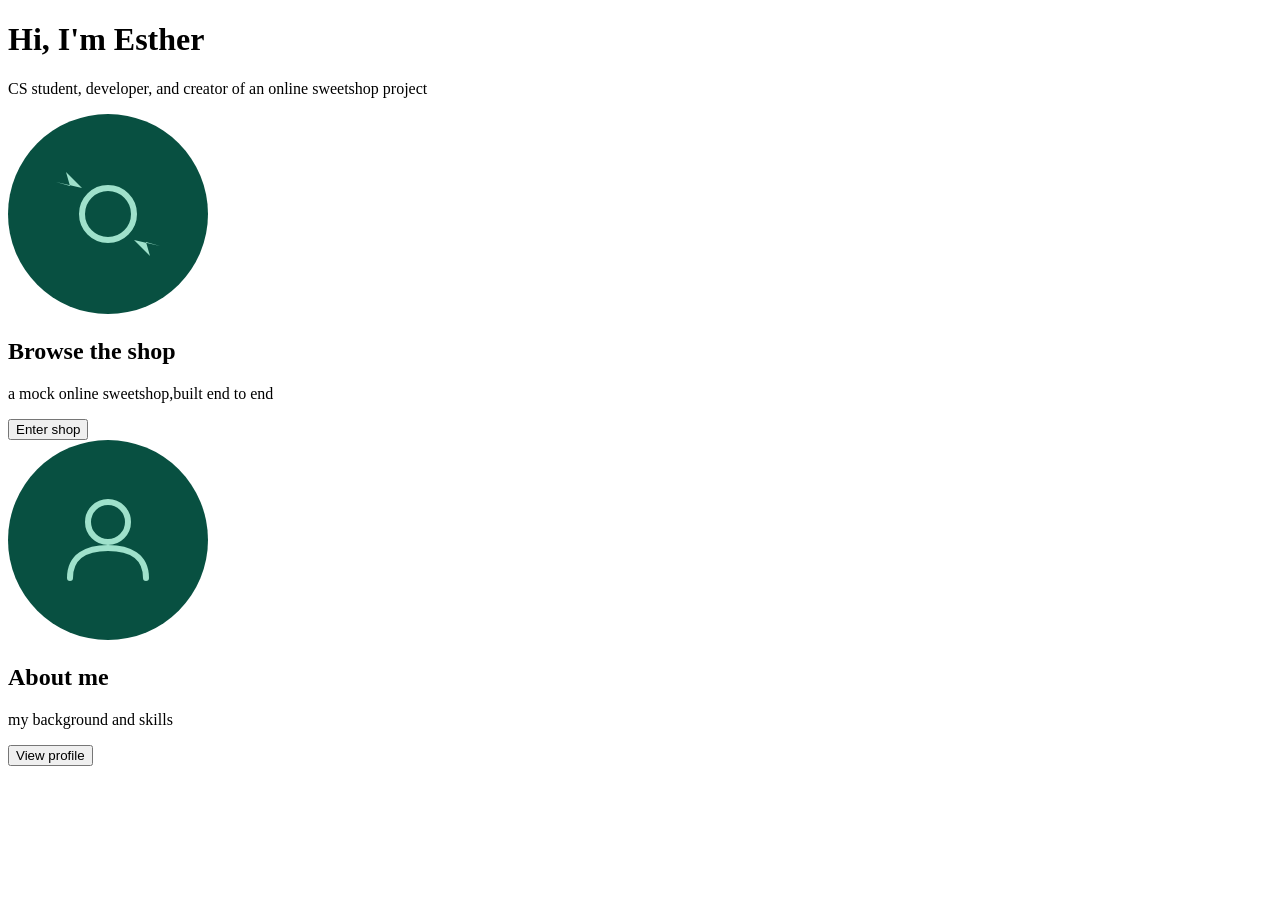
==== frontend/html/index.html @ 8db30d69 "Created the html for the homepage and installed some icon images" ====
<!DOCTYPE html>
<head></head>
<body>
  <h1>Hi, I'm Esther</h1>
  <p>CS student, developer, and creator of an online sweetshop project</p>
  <div class="homepage-boxes">
    <div class="homepage-box">
      <img src="../icons/sweet-icon.svg">
      <h2>Browse the shop</h2>
      <p>a mock online sweetshop,built end to end</p>
      <button class="enter-shop">Enter shop</button>
    </div>
     <div class="homepage-box">
      <img src="../icons/person-icon.svg">
      <h2>About me</h2>
      <p>my background and skills</p>
      <button class="view-profile">View profile</button>
    </div>
  </div>

</body>
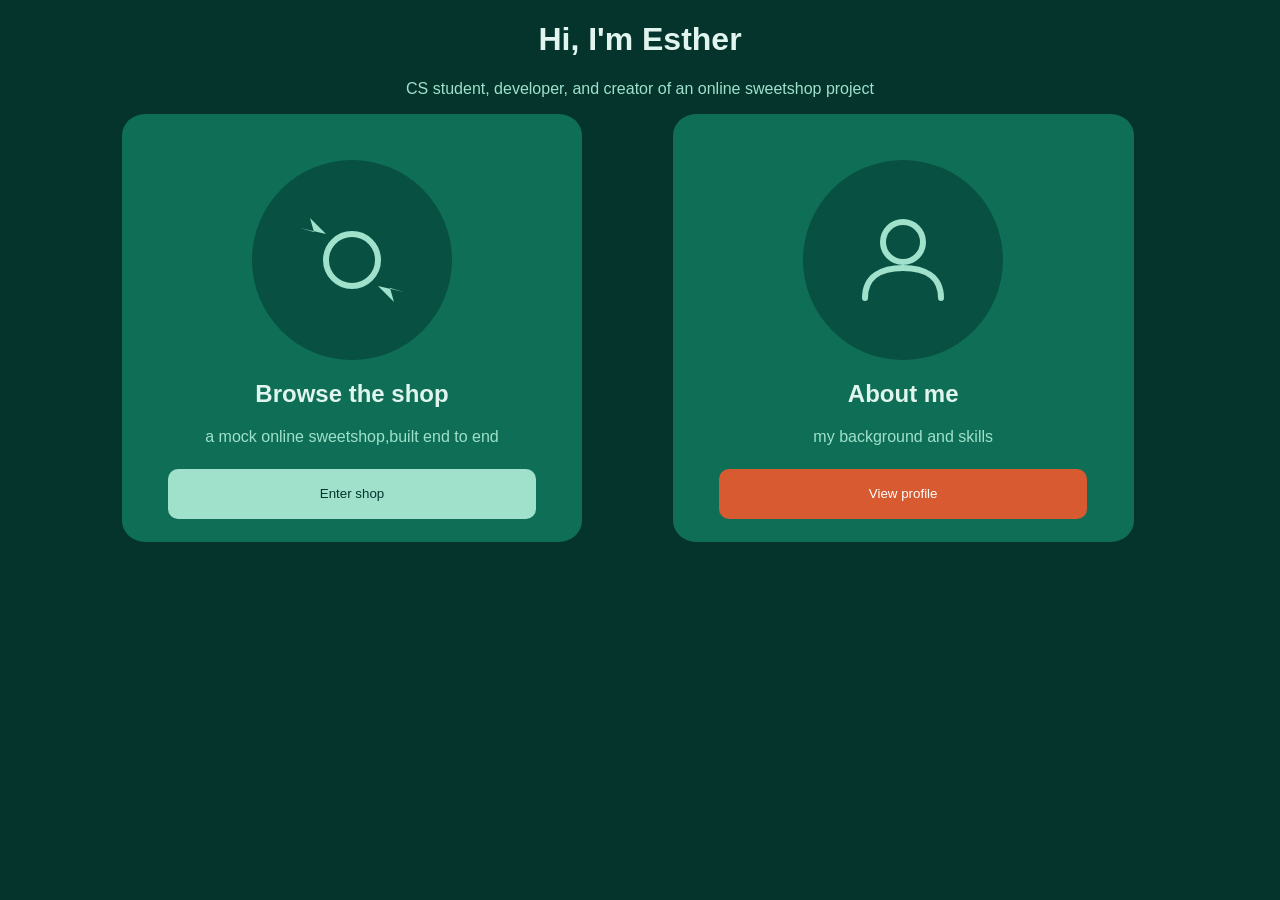
==== commit 84f1ae64: "Styled index.html with css" ====
--- a/frontend/html/index.html
+++ b/frontend/html/index.html
@@ -1,21 +1,23 @@
 <!DOCTYPE html>
-<head></head>
-<body>
-  <h1>Hi, I'm Esther</h1>
-  <p>CS student, developer, and creator of an online sweetshop project</p>
-  <div class="homepage-boxes">
-    <div class="homepage-box">
-      <img src="../icons/sweet-icon.svg">
-      <h2>Browse the shop</h2>
-      <p>a mock online sweetshop,built end to end</p>
-      <button class="enter-shop">Enter shop</button>
+<head>
+  <link rel="stylesheet" href="../css/main.css">
+</head>
+<body class="green-background">
+    <h1 class="i-title">Hi, I'm Esther</h1>
+    <p class="i-tagline">CS student, developer, and creator of an online sweetshop project</p>
+    <div class="i-boxes">
+      <div class="i-box">
+        <img class="i-icon" src="../icons/sweet-icon.svg">
+        <h2 class="i-subtitle">Browse the shop</h2>
+        <p class="i-box-des">a mock online sweetshop,built end to end</p>
+        <button class="i-enter-shop">Enter shop</button>
+      </div>
+      <div class="i-box">
+        <img class="i-icon" src="../icons/person-icon.svg">
+        <h2 class="i-subtitle">About me</h2>
+        <p class="i-box-des">my background and skills</p>
+        <button class="i-view-profile">View profile</button>
+      </div>
     </div>
-     <div class="homepage-box">
-      <img src="../icons/person-icon.svg">
-      <h2>About me</h2>
-      <p>my background and skills</p>
-      <button class="view-profile">View profile</button>
-    </div>
-  </div>
 
 </body>
--- a/frontend/css/main.css
+++ b/frontend/css/main.css
@@ -0,0 +1,223 @@
+body {
+  background-color: #F1EFE8;
+  margin-left: 5%;
+  margin-right: 5%;
+}
+
+.green-background {
+    background-color: #04342C
+}
+
+p{
+    font-family: 'Inter', 'Manrope', sans-serif;
+}
+a{
+    font-family: 'Inter', 'Manrope', sans-serif;
+}
+
+button{
+    font-family: 'Inter', 'Manrope', sans-serif;
+}
+
+h1{
+    font-family: 'Inter', 'Manrope', sans-serif;
+}
+h2{
+    font-family: 'Inter', 'Manrope', sans-serif;
+}
+h3{
+    font-family: 'Inter', 'Manrope', sans-serif;
+}
+h4{
+    font-family: 'Inter', 'Manrope', sans-serif;
+}
+h5{
+    font-family: 'Inter', 'Manrope', sans-serif;
+}
+h6{
+    font-family: 'Inter', 'Manrope', sans-serif;
+}
+
+.p-link{
+    display: inline-block;
+    color: #993C1D;
+
+}
+.p-link-text{
+    display: inline-block;
+    color: #993C1D;
+}
+
+.p-link-page{
+    display:inline-block;
+    color: #5F5E5A
+}
+
+.p-images {
+    display: inline-block;
+    width: 45%;
+    box-sizing: border-box;
+}
+
+.p-main-img{
+  width: 100% ;
+  height: auto;
+  max-width: none;
+  display: block;
+  border-radius: 8px;
+
+}
+
+.p-extra-images{
+    margin-top: 5%;
+}
+
+
+.p-info {
+    display: inline-block;
+    width: 45%;
+    box-sizing: border-box;
+    margin-left: 5%;
+    vertical-align: top;
+}
+
+.p-name{
+    color: #085841
+}
+
+.p-price{
+    color: #993C1D
+}
+
+.p-description{
+    color: #5F5E5A
+}
+
+.p-size-buttons{
+    margin-bottom: 5%;
+}
+
+.p-quantity{
+    margin-right: 5%;
+    width: 20%
+}
+
+.p-size-button {
+  background-color: #FFFFFF; 
+  color: #5F5E5A;
+  padding: 12px 24px; 
+  border: 2px solid #5F5E5A; 
+  border-radius: 8px; 
+}
+
+.p-add{  
+  background-color: #D85A30; 
+  color: #FFFFFF;
+  padding: 12px 24px; 
+  border: none; 
+  border-radius: 8px; 
+}
+
+.p-page h2{
+
+}
+
+.p-page{
+
+}
+
+.p-extra-img{
+    display: inline-block;
+    width: 25%;
+    border: 0;
+
+}
+
+.p-extra-img img{
+    object-fit: cover;
+    width: 100%;
+    height: auto;
+    border-radius: 8px;
+}
+
+.p-extra-product{
+    display:inline-block;
+    width: 18%;
+    border-radius: 8px;
+    background-color: #FFFFFF;
+    margin-right: 2%;
+    margin-left: 2%;
+}
+
+.p-extra-product img {
+    border-radius: 8px;
+    width :94%;
+    margin-left: 3%;
+    margin-right: 3%;
+    margin-top: 3%;
+    margin-bottom:3%;
+}
+
+.p-extra-product p{
+    margin-left: 3%;
+    margin-top: 0;
+    margin-bottom: 3%;
+}
+
+.i-box{
+    display: inline-block;
+    width: 40%;
+    background-color: #0F6E56;
+    box-sizing: border-box;
+    margin-left : 5%;
+    margin-right: 2.5%;
+    border-radius: 5%
+    
+
+}
+
+.i-title{
+    color: #E1F5EE;
+    text-align: center;
+}
+
+.i-tagline{
+    color: #9FE1CB;
+    text-align: center;
+}
+
+.i-icon{
+    display: block;
+    margin : 10% auto 0 auto;
+}
+
+.i-subtitle{
+     color: #E1F5EE;
+    text-align: center;
+}
+
+.i-box-des{
+    color: #9FE1CB;
+    text-align: center;
+}
+
+.i-box button {
+    display: block;
+    margin : 5% auto;
+    width: 80%;
+    border-radius: 10px ;
+    height: 50px ;
+    border : none ;
+}
+
+.i-enter-shop{
+    background-color: #9FE1CB;
+    color : #04342C;
+}
+
+.i-view-profile{
+    background-color: #D85A30;
+    color : #FFFFFF;
+}
+
+
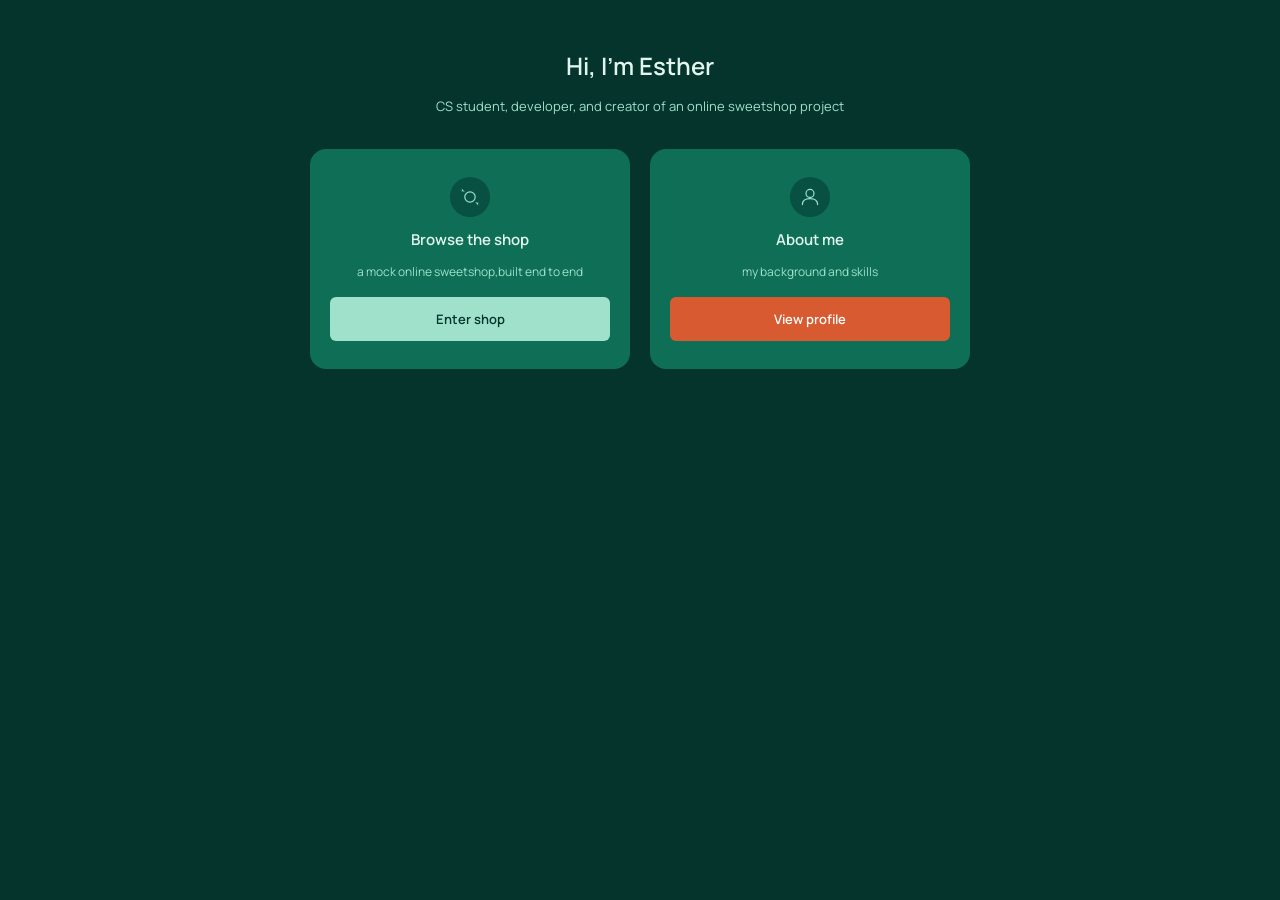
==== commit b23358ff: "Further refined css modifying the shop.html to enable grid use rather than nested flexboxes. Comment" ====
--- a/frontend/html/index.html
+++ b/frontend/html/index.html
@@ -1,23 +1,27 @@
 <!DOCTYPE html>
-<head>
-  <link rel="stylesheet" href="../css/main.css">
-</head>
-<body class="green-background">
-    <h1 class="i-title">Hi, I'm Esther</h1>
-    <p class="i-tagline">CS student, developer, and creator of an online sweetshop project</p>
-    <div class="i-boxes">
-      <div class="i-box">
-        <img class="i-icon" src="../icons/sweet-icon.svg">
-        <h2 class="i-subtitle">Browse the shop</h2>
-        <p class="i-box-des">a mock online sweetshop,built end to end</p>
-        <button class="i-enter-shop">Enter shop</button>
+<html>
+  <head>
+    <link rel="stylesheet" href="../css/main.css">
+  </head>
+  <body class="green-background">
+    <div class="page">
+        <h1 class="i-title">Hi, I'm Esther</h1>
+        <p class="i-tagline">CS student, developer, and creator of an online sweetshop project</p>
+        <div class="i-boxes">
+          <div class="i-box">
+            <img class="i-icon" src="../icons/sweet-icon.svg">
+            <h2 class="i-subtitle">Browse the shop</h2>
+            <p class="i-box-des">a mock online sweetshop,built end to end</p>
+            <button class="i-enter-shop">Enter shop</button>
+          </div>
+          <div class="i-box">
+            <img class="i-icon" src="../icons/person-icon.svg">
+            <h2 class="i-subtitle">About me</h2>
+            <p class="i-box-des">my background and skills</p>
+            <button class="i-view-profile">View profile</button>
+          </div>
+        </div>
       </div>
-      <div class="i-box">
-        <img class="i-icon" src="../icons/person-icon.svg">
-        <h2 class="i-subtitle">About me</h2>
-        <p class="i-box-des">my background and skills</p>
-        <button class="i-view-profile">View profile</button>
-      </div>
-    </div>
 
-</body>+  </body>
+</html>
--- a/frontend/css/main.css
+++ b/frontend/css/main.css
@@ -1,223 +1,664 @@
+
+ 
+@import url('https://fonts.googleapis.com/css2?family=Manrope:wght@400;500;600;700&display=swap');
+ 
+:root {
+  --teal-deep:     #085041;
+  --teal-mid:      #0F6E56;
+  --teal-darkest:  #04342C;
+  --teal-pale:     #9FE1CB;
+  --mint-tint:     #E1F5EE;
+ 
+  --coral:         #D85A30;
+  --coral-mid:     #F0997B;
+  --coral-tint:    #FAECE7;
+  --coral-dark:    #993C1D;
+  --coral-light:   #F5C4B3;
+ 
+  --cream:         #F1EFE8;
+  --white:         #FFFFFF;
+  --charcoal:      #2C2C2A;
+  --grey:          #5F5E5A;
+  --border-light:  #D3D1C7;
+  --border-subtle: #E5E3DA;
+ 
+  --status-out-bg:   #FCEBEB;
+  --status-out-text: #791F1F;
+ 
+  --radius-sm: 6px;
+  --radius-md: 10px;
+  --radius-lg: 16px;
+}
+ 
+/* ==========================================================================
+   Base
+   ========================================================================== */
+
+/* Includes padding in the size of the box */
+* { box-sizing: border-box; }
+ 
 body {
-  background-color: #F1EFE8;
+  background-color: var(--cream);
+  color: var(--charcoal);
+  font-size: 15px;
+  line-height: 1.5;
+  margin:0;
+  padding:0;
+}
+
+html{
+    margin: 0;
+    padding: 0;
+}
+ 
+p, a, button, input, h1, h2, h3, h4, h5, h6 {
+  font-family: 'Manrope', 'Inter', sans-serif;
+}
+ 
+h1 { font-size: 24px; font-weight: 600; margin: 24px 0 6px; }
+h2 { font-size: 16px; font-weight: 600; margin: 0 0 10px; }
+ 
+/* Means that the text isn't overlined underlined or written with a line through */
+a { text-decoration: none; }
+ 
+button {
+  cursor: pointer;
+  font-weight: 600;
+}
+ 
+.green-background {
+  background-color: var(--teal-darkest);
+}
+
+.page{
   margin-left: 5%;
   margin-right: 5%;
 }
 
-.green-background {
-    background-color: #04342C
+ 
+/* ==========================================================================
+   Header (all pages)
+   ========================================================================== */
+ 
+header {
+  display: flex;
+  align-items: center;
+  justify-content: space-between;
+  background-color: var(--teal-deep);
+  padding: 14px 24px;
+  border-radius: var(--radius-md);
+  margin:0;
+  width:100%;
+}
+.h-left{
+  flex: 0 0 20%;
+}
+.h-middle {
+    display: flex;
+    align-items: center;
+    justify-content: space-around;
+    margin: 0;
+    padding : 0;
+    flex: 0 0 35%;
+}
+.h-right{
+    flex: 0 0 5%;
+}
+ 
+.h-home {
+  color: var(--mint-tint);
+  font-size: 16px;
+  font-weight: 700;
+}
+ 
+.h-option {
+  color: var(--teal-pale);
+  font-size: 15px;
+  margin:0;
+  padding:0;
+}
+ 
+.h-option:hover {
+  color: var(--mint-tint);
+}
+ 
+.h-basket {
+  display: flex;
+  align-items: center;
+  background-color: var(--teal-darkest);
+  border-radius: var(--radius-sm);
+  padding: 0;
+  width: 100%;
+}
+ 
+.h-basket img {
+  width: 50%;
+  height: auto;
+  margin-left: 25%;
+  margin-top: 5%;
+  margin-bottom:5%;
+}
+ 
+/* ==========================================================================
+   Basket page
+   ========================================================================== */
+ 
+.b-outer-container {
+  display: flex;
+  align-items: flex-start;
+  gap: 24px;
+  margin-top: 24px;
+}
+ 
+.b-products {
+  flex: 2;
+  display: flex;
+  flex-direction: column;
+  gap: 12px;
+}
+ 
+.b-product {
+  display: grid;
+  grid-template-columns: 56px 1fr 90px 70px;
+  align-items: center;
+  gap: 14px;
+  background-color: var(--white);
+  border: 0.5px solid var(--border-subtle);
+  border-radius: var(--radius-md);
+  padding: 12px 16px;
+}
+ 
+.b-product img {
+  width: 56px;
+  height: 56px;
+  object-fit: cover;
+  border-radius: 8px;
+}
+ 
+.b-product-info {
+  display: flex;
+  flex-direction: column;
+  gap: 2px;
+}
+ 
+.b-product-name {
+  font-weight: 600;
+  font-size: 13px;
+  color: var(--charcoal);
+}
+ 
+.b-unit-price {
+  font-size: 12px;
+  color: var(--grey);
+}
+ 
+.b-quantity {
+  width: 60px;
+  padding: 6px 8px;
+  border: 1px solid var(--border-light);
+  border-radius: var(--radius-sm);
+  text-align: center;
+  color: var(--charcoal);
+}
+ 
+.b-price {
+  font-weight: 600;
+  font-size: 13px;
+  color: var(--charcoal);
+  text-align: right;
+}
+ 
+.b-checkout-box {
+  flex: 1;
+  background-color: var(--coral-tint);
+  border-radius: var(--radius-md);
+  padding: 20px;
+}
+ 
+.b-checkout-box h2 {
+  color: var(--coral-dark);
+}
+ 
+.b-costs .b-cost-type,
+.b-costs .b-cost {
+  display: inline-block;
+  font-size: 13px;
+  color: var(--coral-dark);
+  margin: 4px 0;
+}
+ 
+.b-costs .b-cost-type { width: 65%; }
+.b-costs .b-cost { width: 30%; text-align: right; }
+ 
+.b-costs hr {
+  border: none;
+  border-top: 0.5px solid var(--coral-mid);
+  margin: 10px 0;
+}
+ 
+.b-total-text,
+.b-total-cost {
+  display: inline-block;
+  font-size: 14px;
+  font-weight: 700;
+  color: var(--coral-dark);
+}
+ 
+.b-total-text { width: 65%; }
+.b-total-cost { width: 30%; text-align: right; }
+ 
+.b-checkout-box button {
+  display: block;
+  width: 100%;
+  margin-top: 16px;
+  background-color: var(--coral);
+  color: var(--coral-tint);
+  border: none;
+  border-radius: var(--radius-sm);
+  padding: 12px;
+  font-size: 13px;
+}
+ 
+/* ==========================================================================
+   Product page
+   ========================================================================== */
+ 
+.p-page {
+  padding-bottom: 40px;
+}
+ 
+.p-link, .p-link-text, .p-link-page {
+  font-size: 13px;
+  margin-top: 16px;
+  display: inline-block;
+  font-weight: 600;
+}
+ 
+.p-link { color: var(--coral-dark); }
+.p-link-text { color: var(--grey); margin: 0 4px; }
+.p-link-page { color: var(--grey); }
+ 
+.p-product-box {
+  display: flex;
+  gap: 28px;
+  margin-top: 16px;
+  margin-bottom: 16px;
+}
+ 
+.p-images { width: 45%; }
+ 
+.p-main-img {
+  width: 100%;
+  border-radius: var(--radius-md);
+}
+ 
+.p-extra-images {
+  display: flex;
+  gap: 8px;
+  margin-top: 10px;
+}
+ 
+.p-extra-img {
+  background: none;
+  border: none;
+  padding: 0;
+  width: 25%;
+}
+ 
+.p-extra-img img {
+  width: 100%;
+  border-radius: 8px;
+  object-fit: cover;
+}
+ 
+.p-info { width: 45%; margin-left: 5%; }
+ 
+.p-status {
+  display: inline-block;
+  border-radius: 20px;
+  padding: 4px 14px;
+  background-color: var(--mint-tint);
+  color: var(--teal-mid);
+  font-size: 12px;
+  margin-bottom: 10px;
+}
+ 
+.p-status p {
+   margin: 0; 
+  font-weight: 600;
+  }
+ 
+.p-name {
+  color: var(--teal-deep);
+  font-size: 20px;
+}
+ 
+.p-price {
+  color: var(--coral-dark);
+  font-size: 16px;
+  font-weight: 600;
+  margin-bottom: 12px;
+}
+ 
+.p-description {
+  color: var(--grey);
+  font-size: 13px;
+  line-height: 1.6;
+  font-weight: 500;
+}
+ 
+.p-weight {
+  margin-top: 18px;
+  font-size: 12px;
+  color: var(--charcoal);
+}
+ 
+.p-size-buttons {
+  display: flex;
+  gap: 8px;
+  margin-bottom: 5%;
+}
+ 
+.p-size-button {
+  background-color: var(--white);
+  color: var(--grey);
+  padding: 10px 18px;
+  border: 1px solid var(--border-light);
+  border-radius: var(--radius-sm);
+  font-size: 12px;
+}
+ 
+.p-basket-section {
+  display: flex;
+  gap: 10px;
+  align-items: center;
+}
+ 
+.p-quantity {
+  width: 60px;
+  padding: 10px;
+  border: 1px solid var(--border-light);
+  border-radius: var(--radius-sm);
+  text-align: center;
+}
+ 
+.p-add {
+  flex: 1;
+  background-color: var(--coral);
+  color: var(--coral-tint);
+  padding: 12px 24px;
+  border: none;
+  border-radius: var(--radius-sm);
+  font-size: 13px;
+}
+ 
+.p-extra-products {
+  display: flex;
+  gap: 12px;
+  margin-top: 12px;
+}
+ 
+.p-extra-product {
+  width: 22%;
+  border-radius: var(--radius-md);
+  background-color: var(--white);
+  border: 0.5px solid var(--border-subtle);
+}
+ 
+.p-extra-product img {
+  border-radius: 8px;
+  width: 94%;
+  margin: 3%;
+  object-fit: cover;
+}
+ 
+.p-extra-product p {
+  margin: 0 3% 3%;
+  font-size: 12px;
+  font-weight: 500;
+  color: var(--charcoal);
+}
+ 
+/* ==========================================================================
+   Landing / intro page
+   ========================================================================== */
+ 
+.i-title {
+  color: var(--mint-tint);
+  text-align: center;
+  font-size: 24px;
+  margin-top: 48px;
+}
+ 
+.i-tagline {
+  color: var(--teal-pale);
+  text-align: center;
+  font-size: 13px;
+  margin-bottom: 32px;
+}
+ 
+.i-boxes {
+  padding: 0 5%;
+  display: flex;
+  justify-content: center;
+  gap: 20px;
+  flex-wrap: wrap;
+}
+ 
+.i-box {
+  width: 320px;
+  max-width: 100%;
+  background-color: var(--teal-mid);
+  border-radius: var(--radius-lg);
+  padding: 28px 20px;
+}
+ 
+.i-icon {
+  display: block;
+  margin: 0 auto 12px;
+  width: 40px;
+  height: 40px;
+}
+ 
+.i-subtitle {
+  color: var(--mint-tint);
+  text-align: center;
+  font-size: 15px;
+}
+ 
+.i-box-des {
+  color: var(--teal-pale);
+  text-align: center;
+  font-size: 12px;
+  margin-bottom: 16px;
+}
+ 
+.i-box button {
+  display: block;
+  margin: 0 auto;
+  width: 100%;
+  border-radius: var(--radius-sm);
+  height: 44px;
+  border: none;
+  font-size: 13px;
+}
+ 
+.i-enter-shop {
+  background-color: var(--teal-pale);
+  color: var(--teal-darkest);
+}
+ 
+.i-view-profile {
+  background-color: var(--coral);
+  color: var(--white);
+}
+ 
+/* ==========================================================================
+   Stock (admin) page
+   ========================================================================== */
+ 
+/*
+.st-title {
+  color: var(--teal-deep);
+}
+ 
+.st-tagline {
+  color: var(--grey);
+  font-size: 13px;
+  margin-bottom: 20px;
+}
+ 
+.st-summary-boxes {
+  display: flex;
+  gap: 12px;
+  margin-bottom: 24px;
+}
+ 
+.st-summary-box {
+  flex: 1;
+  background-color: var(--white);
+  border-radius: var(--radius-md);
+  padding: 16px;
+}
+ 
+.st-summary-box p:first-child {
+  font-size: 12px;
+  color: var(--grey);
+  margin: 0 0 4px;
+}
+ 
+.st-summary-box p:last-child {
+  font-size: 20px;
+  font-weight: 700;
+  color: var(--charcoal);
+  margin: 0;
+}
+ 
+.sb-value-low-stock {
+  color: var(--coral-dark) !important;
+}
+ 
+.stock-table {
+  width: 100%;
+  border-collapse: collapse;
+  background-color: var(--white);
+  border-radius: var(--radius-md);
+  overflow: hidden;
+  font-size: 13px;
+}
+ 
+.stock-table th {
+  text-align: left;
+  color: var(--grey);
+  font-weight: 500;
+  font-size: 12px;
+  padding: 10px 14px;
+  border-bottom: 1px solid var(--border-subtle);
+}
+ 
+.stock-table td {
+  padding: 12px 14px;
+  color: var(--charcoal);
+  border-top: 0.5px solid var(--border-subtle);
+}
+ 
+.stock-status-good,
+.stock-status-low,
+.stock-status-out {
+  display: inline-block;
+  padding: 3px 12px;
+  border-radius: 20px;
+  font-size: 12px;
+}
+ 
+.stock-status-good {
+  background-color: var(--mint-tint);
+  color: var(--teal-deep);
+}
+ 
+.stock-status-low {
+  background-color: var(--coral-tint);
+  color: var(--coral-dark);
+}
+ 
+.stock-status-out {
+  background-color: var(--status-out-bg);
+  color: var(--status-out-text);
 }
 
-p{
-    font-family: 'Inter', 'Manrope', sans-serif;
-}
-a{
-    font-family: 'Inter', 'Manrope', sans-serif;
-}
+*/
+ 
+/* ==========================================================================
+   Shop page
+   ========================================================================== */
+ 
+.sh-title {
+  color: var(--teal-deep);
+}
+ 
+.sh-tagline {
+  color: var(--grey);
+  font-size: 13px;
+  margin-bottom: 16px;
+}
+ 
+.sh-product-type {
+  height: 32px;
+  border-radius: 16px;
+  color: var(--grey);
+  border: 1px solid var(--border-light);
+  background-color: var(--white);
+  padding: 0 16px;
+  margin-right: 8px;
+  margin-bottom: 20px;
+  font-size: 12px;
+  font-weight: 500;
+}
+ 
+.sh-product-type:hover {
+  border-color: var(--teal-deep);
+  color: var(--teal-deep);
+}
+ 
+.sh-products {
+  display: grid ;
+  grid-template-columns: 24% 24% 24% 24%;
+  gap: 16px;
+}
+ 
+ 
+.sh-product {
+  background-color: var(--white);
+  border: 0.5px solid var(--border-subtle);
+  border-radius: var(--radius-md);
+  width: 100%;
+  min-width: 150px;
+  flex: 1;
+  padding: 12px;
+  text-align: left;
+}
+ 
+.sh-product img {
+  width: 100%;
+  height: auto;
+  object-fit: cover;
+  border-radius: 8px;
+  margin-bottom: 8px;
+}
+ 
+.sh-product p {
+  margin: 0;
+  font-size: 12px;
+}
+ 
+.sh-product p:first-of-type {
+  font-weight: 600;
+  color: var(--charcoal);
+  margin-bottom: 4px;
+}
+ 
+.sh-product p:last-of-type {
+  color: var(--coral-dark);
+}
+ 
 
-button{
-    font-family: 'Inter', 'Manrope', sans-serif;
-}
-
-h1{
-    font-family: 'Inter', 'Manrope', sans-serif;
-}
-h2{
-    font-family: 'Inter', 'Manrope', sans-serif;
-}
-h3{
-    font-family: 'Inter', 'Manrope', sans-serif;
-}
-h4{
-    font-family: 'Inter', 'Manrope', sans-serif;
-}
-h5{
-    font-family: 'Inter', 'Manrope', sans-serif;
-}
-h6{
-    font-family: 'Inter', 'Manrope', sans-serif;
-}
-
-.p-link{
-    display: inline-block;
-    color: #993C1D;
-
-}
-.p-link-text{
-    display: inline-block;
-    color: #993C1D;
-}
-
-.p-link-page{
-    display:inline-block;
-    color: #5F5E5A
-}
-
-.p-images {
-    display: inline-block;
-    width: 45%;
-    box-sizing: border-box;
-}
-
-.p-main-img{
-  width: 100% ;
-  height: auto;
-  max-width: none;
-  display: block;
-  border-radius: 8px;
-
-}
-
-.p-extra-images{
-    margin-top: 5%;
-}
-
-
-.p-info {
-    display: inline-block;
-    width: 45%;
-    box-sizing: border-box;
-    margin-left: 5%;
-    vertical-align: top;
-}
-
-.p-name{
-    color: #085841
-}
-
-.p-price{
-    color: #993C1D
-}
-
-.p-description{
-    color: #5F5E5A
-}
-
-.p-size-buttons{
-    margin-bottom: 5%;
-}
-
-.p-quantity{
-    margin-right: 5%;
-    width: 20%
-}
-
-.p-size-button {
-  background-color: #FFFFFF; 
-  color: #5F5E5A;
-  padding: 12px 24px; 
-  border: 2px solid #5F5E5A; 
-  border-radius: 8px; 
-}
-
-.p-add{  
-  background-color: #D85A30; 
-  color: #FFFFFF;
-  padding: 12px 24px; 
-  border: none; 
-  border-radius: 8px; 
-}
-
-.p-page h2{
-
-}
-
-.p-page{
-
-}
-
-.p-extra-img{
-    display: inline-block;
-    width: 25%;
-    border: 0;
-
-}
-
-.p-extra-img img{
-    object-fit: cover;
-    width: 100%;
-    height: auto;
-    border-radius: 8px;
-}
-
-.p-extra-product{
-    display:inline-block;
-    width: 18%;
-    border-radius: 8px;
-    background-color: #FFFFFF;
-    margin-right: 2%;
-    margin-left: 2%;
-}
-
-.p-extra-product img {
-    border-radius: 8px;
-    width :94%;
-    margin-left: 3%;
-    margin-right: 3%;
-    margin-top: 3%;
-    margin-bottom:3%;
-}
-
-.p-extra-product p{
-    margin-left: 3%;
-    margin-top: 0;
-    margin-bottom: 3%;
-}
-
-.i-box{
-    display: inline-block;
-    width: 40%;
-    background-color: #0F6E56;
-    box-sizing: border-box;
-    margin-left : 5%;
-    margin-right: 2.5%;
-    border-radius: 5%
-    
-
-}
-
-.i-title{
-    color: #E1F5EE;
-    text-align: center;
-}
-
-.i-tagline{
-    color: #9FE1CB;
-    text-align: center;
-}
-
-.i-icon{
-    display: block;
-    margin : 10% auto 0 auto;
-}
-
-.i-subtitle{
-     color: #E1F5EE;
-    text-align: center;
-}
-
-.i-box-des{
-    color: #9FE1CB;
-    text-align: center;
-}
-
-.i-box button {
-    display: block;
-    margin : 5% auto;
-    width: 80%;
-    border-radius: 10px ;
-    height: 50px ;
-    border : none ;
-}
-
-.i-enter-shop{
-    background-color: #9FE1CB;
-    color : #04342C;
-}
-
-.i-view-profile{
-    background-color: #D85A30;
-    color : #FFFFFF;
-}
-
-
